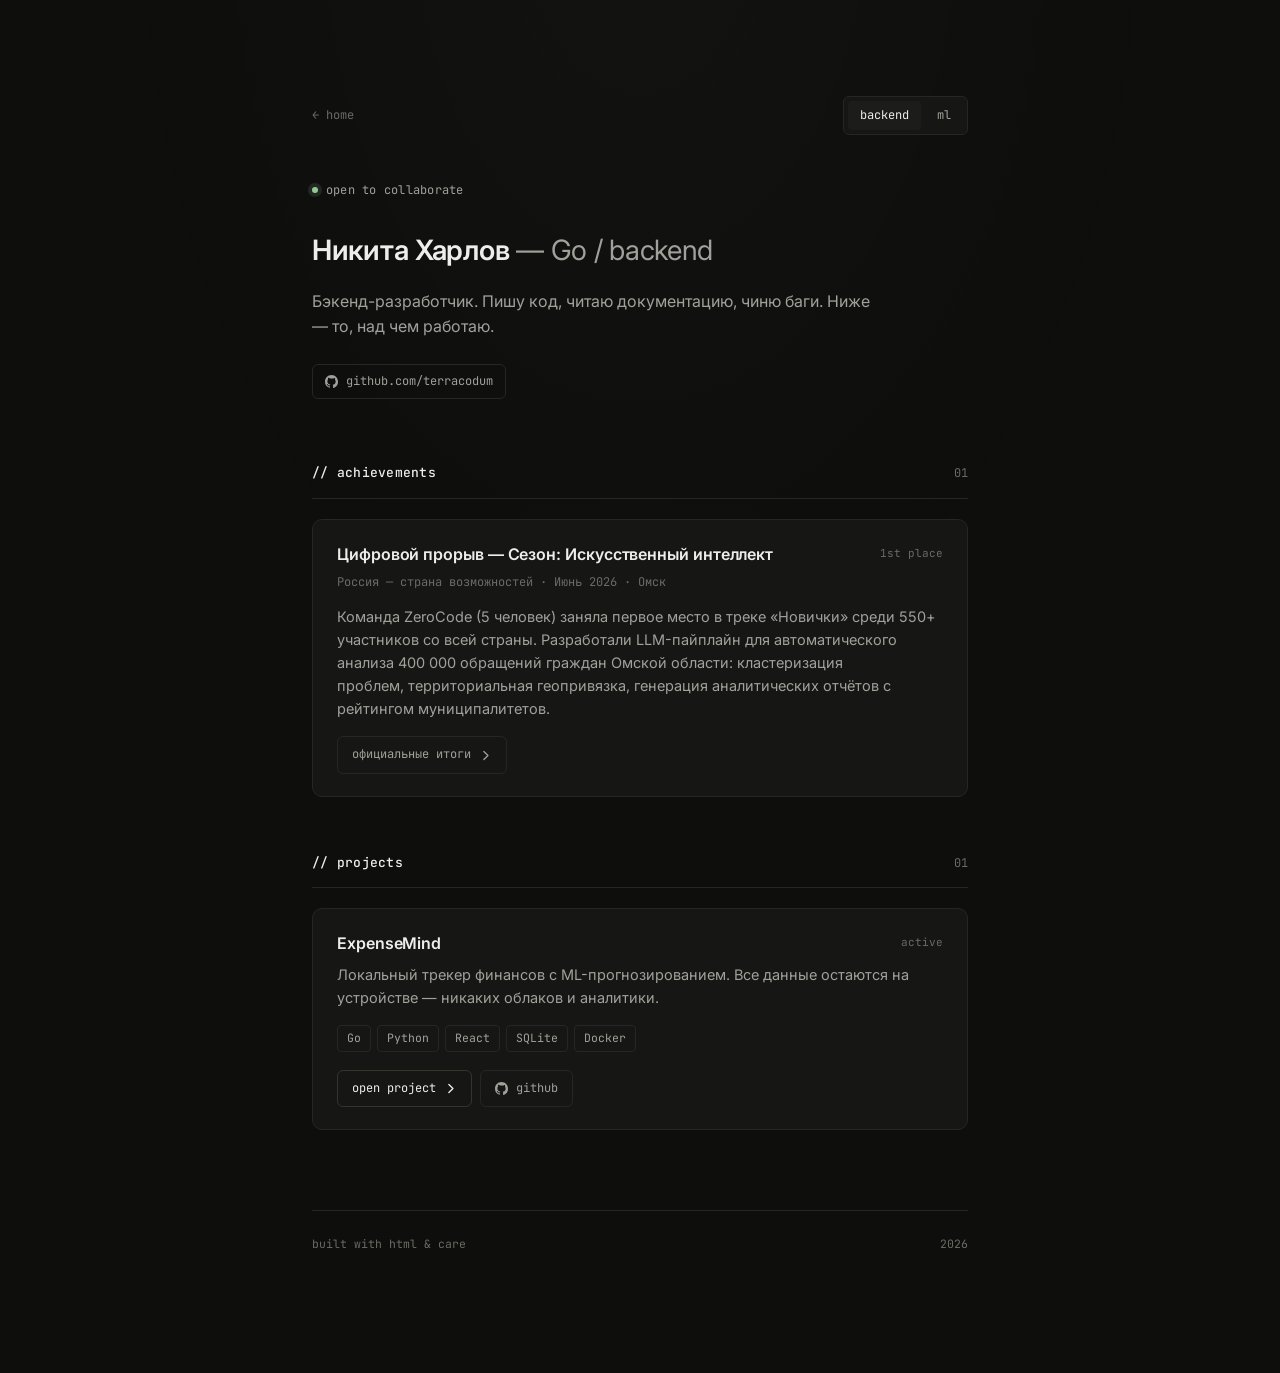
==== backend.html @ a4fe5819 "feat: add hub with backend/ml portfolios, achievements and zeroproblems project" ====
<!doctype html>
<html lang="ru">
<head>
<meta charset="utf-8" />
<meta name="viewport" content="width=device-width, initial-scale=1" />
<title>Никита Харлов — Go / backend</title>
<link rel="icon" href="favicon.svg" type="image/svg+xml" />
<link rel="stylesheet" href="shared.css" />
<link rel="stylesheet" href="style.css" />
</head>
<body>
  <div class="wrap">
    <nav class="port-switch">
      <a class="port-home" href="index.html">← home</a>
      <span class="port-tabs">
        <a class="tab is-active" href="backend.html">backend</a>
        <a class="tab" href="ml.html">ml</a>
      </span>
    </nav>

    <header>
      <div class="signal">
        <span class="dot" aria-hidden="true"></span>
        <span>open to collaborate</span>
      </div>

      <h1>Никита Харлов <span class="handle">— Go / backend</span></h1>

      <p class="bio">
        Бэкенд-разработчик. Пишу код, читаю документацию, чиню баги.
        Ниже — то, над чем работаю.
      </p>

      <div class="links">
        <a class="link" href="https://github.com/terracodum" target="_blank" rel="noopener">
          <svg viewBox="0 0 16 16" fill="currentColor" aria-hidden="true"><path d="M8 0C3.58 0 0 3.58 0 8a8 8 0 005.47 7.59c.4.07.55-.17.55-.38v-1.34c-2.23.49-2.7-1.07-2.7-1.07-.36-.92-.89-1.17-.89-1.17-.73-.5.05-.49.05-.49.81.06 1.23.83 1.23.83.72 1.23 1.88.88 2.34.67.07-.52.28-.87.51-1.07-1.78-.2-3.64-.89-3.64-3.95 0-.87.31-1.59.82-2.15-.08-.2-.36-1.01.08-2.12 0 0 .67-.21 2.2.82A7.65 7.65 0 018 4.32c.68 0 1.36.09 2 .27 1.53-1.04 2.2-.82 2.2-.82.44 1.11.16 1.92.08 2.12.51.56.82 1.27.82 2.15 0 3.07-1.87 3.75-3.65 3.95.29.25.54.73.54 1.48v2.2c0 .21.15.46.55.38A8 8 0 0016 8c0-4.42-3.58-8-8-8z"/></svg>
          github.com/terracodum
        </a>
      </div>
    </header>

    <section id="achievements-section">
      <div class="section-head">
        <h2>// achievements</h2>
        <span class="count" id="achievement-count"></span>
      </div>

      <div class="achievements" id="achievements"></div>
    </section>

    <section class="section-stack" id="projects-section">
      <div class="section-head">
        <h2>// projects</h2>
        <span class="count" id="project-count"></span>
      </div>

      <div class="projects" id="projects"></div>
    </section>

    <footer>
      <span>built with html &amp; care</span>
      <span id="year"></span>
    </footer>
  </div>

<script src="portfolio.js"></script>
<script src="achievements.js"></script>
<script src="backend.js"></script>
</body>
</html>
---- shared.css ----
@import url("https://fonts.googleapis.com/css2?family=Inter:wght@400;500;600&family=JetBrains+Mono:wght@400;500&display=swap");

:root {
  --bg: #0e0e0d;
  --bg-elev: #161614;
  --bg-deep: #0a0a09;
  --bg-hover: #1c1c1a;
  --border: #262623;
  --border-strong: #34342f;
  --text: #ededea;
  --text-dim: #a1a09a;
  --text-faint: #6b6a64;
  --accent: oklch(0.78 0.09 145);
  --accent-dim: oklch(0.78 0.09 145 / 0.14);
  --radius: 10px;
  --radius-sm: 6px;
  --maxw: 720px;
}

* { box-sizing: border-box; }
html, body { margin: 0; padding: 0; }
body {
  background: var(--bg);
  color: var(--text);
  font-family: "Inter", system-ui, -apple-system, sans-serif;
  font-size: 16px;
  line-height: 1.6;
  -webkit-font-smoothing: antialiased;
  -moz-osx-font-smoothing: grayscale;
  min-height: 100vh;
}

body::before {
  content: "";
  position: fixed;
  inset: 0;
  pointer-events: none;
  background: radial-gradient(ellipse at 50% -10%, rgba(255,255,255,0.025), transparent 60%);
  z-index: 0;
}

.wrap {
  max-width: var(--maxw);
  margin: 0 auto;
  position: relative;
  z-index: 1;
}

.btn {
  display: inline-flex;
  align-items: center;
  gap: 8px;
  padding: 8px 14px;
  border-radius: var(--radius-sm);
  font-family: "JetBrains Mono", ui-monospace, monospace;
  font-size: 12px;
  text-decoration: none;
  border: 1px solid var(--border-strong);
  color: var(--text);
  background: transparent;
  transition: background 120ms ease, border-color 120ms ease;
}
.btn:hover {
  background: var(--bg-elev);
  border-color: var(--accent);
}
.btn svg { width: 13px; height: 13px; }

.chip {
  display: inline-block;
  padding: 4px 9px;
  background: transparent;
  border: 1px solid var(--border);
  border-radius: 4px;
  font-family: "JetBrains Mono", ui-monospace, monospace;
  font-size: 11.5px;
  color: var(--text-dim);
  line-height: 1.4;
}

.shot { cursor: zoom-in; overflow: hidden; }
.shot img { width: 100%; height: 100%; object-fit: cover; border-radius: inherit; transition: transform 200ms ease; }
.shot:hover img { transform: scale(1.04); }

.lightbox {
  display: none;
  position: fixed;
  inset: 0;
  background: rgba(0, 0, 0, 0.88);
  z-index: 100;
  align-items: center;
  justify-content: center;
  cursor: zoom-out;
}
.lightbox.open { display: flex; }
.lightbox img {
  max-width: 90vw;
  max-height: 90vh;
  object-fit: contain;
  border-radius: var(--radius);
  box-shadow: 0 0 0 1px var(--border);
}

@media (prefers-reduced-motion: reduce) {
  * { transition: none !important; }
}
---- style.css ----
.wrap { padding: 96px 32px 120px; }

.port-switch {
  display: flex;
  align-items: center;
  justify-content: space-between;
  gap: 12px;
  margin-bottom: 40px;
  font-family: "JetBrains Mono", ui-monospace, monospace;
  font-size: 12px;
}
.port-home {
  color: var(--text-faint);
  text-decoration: none;
  transition: color 120ms ease;
}
.port-home:hover { color: var(--text); }
.port-tabs {
  display: inline-flex;
  gap: 4px;
  padding: 4px;
  border: 1px solid var(--border);
  border-radius: var(--radius-sm);
  background: var(--bg-elev);
}
.tab {
  padding: 5px 12px;
  border-radius: 4px;
  color: var(--text-dim);
  text-decoration: none;
  transition: color 120ms ease, background 120ms ease;
}
.tab:hover { color: var(--text); }
.tab.is-active {
  color: var(--text);
  background: var(--bg-hover);
}

header { margin-bottom: 64px; }

.signal {
  display: inline-flex;
  align-items: center;
  gap: 8px;
  font-family: "JetBrains Mono", ui-monospace, monospace;
  font-size: 12px;
  color: var(--text-dim);
  margin-bottom: 28px;
  letter-spacing: 0.02em;
}
.dot {
  width: 6px;
  height: 6px;
  border-radius: 50%;
  background: var(--accent);
  box-shadow: 0 0 0 4px var(--accent-dim);
  animation: pulse 2.4s ease-in-out infinite;
}
@keyframes pulse {
  0%, 100% { opacity: 1; }
  50%       { opacity: 0.45; }
}

h1 {
  font-size: 28px;
  font-weight: 600;
  margin: 0 0 16px;
  letter-spacing: -0.01em;
}
h1 .handle {
  color: var(--text-dim);
  font-weight: 400;
}

.bio {
  color: var(--text-dim);
  max-width: 56ch;
  margin: 0 0 24px;
  text-wrap: pretty;
}
.bio strong { color: var(--text); font-weight: 500; }

.links {
  display: flex;
  flex-wrap: wrap;
  gap: 8px;
}
.link {
  display: inline-flex;
  align-items: center;
  gap: 8px;
  padding: 7px 12px;
  border: 1px solid var(--border);
  border-radius: var(--radius-sm);
  color: var(--text-dim);
  text-decoration: none;
  font-family: "JetBrains Mono", ui-monospace, monospace;
  font-size: 12px;
  transition: border-color 120ms ease, color 120ms ease, background 120ms ease;
}
.link:hover {
  color: var(--text);
  border-color: var(--border-strong);
  background: var(--bg-elev);
}
.link svg { width: 13px; height: 13px; }

.section-head {
  display: flex;
  align-items: baseline;
  justify-content: space-between;
  margin: 0 0 20px;
  padding-bottom: 14px;
  border-bottom: 1px solid var(--border);
}
.section-head h2 {
  font-size: 13px;
  font-weight: 500;
  color: var(--text);
  margin: 0;
  font-family: "JetBrains Mono", ui-monospace, monospace;
  letter-spacing: 0.02em;
}
.section-head .count {
  font-family: "JetBrains Mono", ui-monospace, monospace;
  font-size: 12px;
  color: var(--text-faint);
}

.projects {
  display: flex;
  flex-direction: column;
  gap: 14px;
}

.section-stack { margin-top: 56px; }

.achievements {
  display: flex;
  flex-direction: column;
  gap: 14px;
}

.achievement-meta {
  font-family: "JetBrains Mono", ui-monospace, monospace;
  font-size: 12px;
  color: var(--text-faint);
  margin: 0 0 12px;
}

.hub {
  display: grid;
  grid-template-columns: 1fr 1fr;
  gap: 14px;
}
.hub-card {
  display: block;
  padding: 24px;
  background: var(--bg-elev);
  border: 1px solid var(--border);
  border-radius: var(--radius);
  text-decoration: none;
  color: inherit;
  transition: border-color 160ms ease, background 160ms ease;
}
.hub-card:hover {
  border-color: var(--border-strong);
  background: var(--bg-hover);
}
.hub-head {
  display: flex;
  align-items: center;
  justify-content: space-between;
  margin-bottom: 8px;
}
.hub-title {
  font-size: 17px;
  font-weight: 600;
  margin: 0;
  letter-spacing: -0.005em;
}
.hub-arrow {
  width: 16px;
  height: 16px;
  color: var(--text-faint);
  transition: transform 160ms ease, color 160ms ease;
}
.hub-card:hover .hub-arrow {
  color: var(--accent);
  transform: translateX(3px);
}
.hub-desc {
  color: var(--text-dim);
  font-size: 14px;
  margin: 0 0 16px;
  text-wrap: pretty;
}

@media (max-width: 600px) {
  .hub { grid-template-columns: 1fr; }
}

.project {
  position: relative;
  display: block;
  padding: 22px 24px;
  background: var(--bg-elev);
  border: 1px solid var(--border);
  border-radius: var(--radius);
  transition: border-color 160ms ease, background 160ms ease, transform 160ms ease;
}
.project:hover {
  border-color: var(--border-strong);
  background: var(--bg-hover);
}

.project-head {
  display: flex;
  align-items: flex-start;
  justify-content: space-between;
  gap: 16px;
  margin-bottom: 6px;
}
.project-title {
  font-size: 16px;
  font-weight: 600;
  margin: 0;
  letter-spacing: -0.005em;
}
.project-status {
  font-family: "JetBrains Mono", ui-monospace, monospace;
  font-size: 11px;
  color: var(--text-faint);
  white-space: nowrap;
  padding-top: 3px;
}

.project-desc {
  color: var(--text-dim);
  font-size: 14.5px;
  margin: 0 0 16px;
  text-wrap: pretty;
}

.stack {
  display: flex;
  flex-wrap: wrap;
  gap: 6px;
  margin-bottom: 18px;
}

.project-actions {
  display: flex;
  gap: 8px;
  flex-wrap: wrap;
}
.btn-subtle {
  border-color: var(--border);
  color: var(--text-dim);
}
.btn-subtle:hover {
  color: var(--text);
  border-color: var(--border-strong);
  background: var(--bg);
}

footer {
  margin-top: 80px;
  padding-top: 24px;
  border-top: 1px solid var(--border);
  color: var(--text-faint);
  font-family: "JetBrains Mono", ui-monospace, monospace;
  font-size: 11.5px;
  display: flex;
  justify-content: space-between;
  flex-wrap: wrap;
  gap: 12px;
}

@media (max-width: 600px) {
  .wrap { padding: 64px 20px 80px; }
  h1 { font-size: 24px; }
  .project { padding: 20px; }
  .project-head { flex-direction: column; gap: 4px; }
  .project-status { padding-top: 0; }
  header { margin-bottom: 48px; }
}

@media (prefers-reduced-motion: reduce) {
  .dot { animation: none; }
}
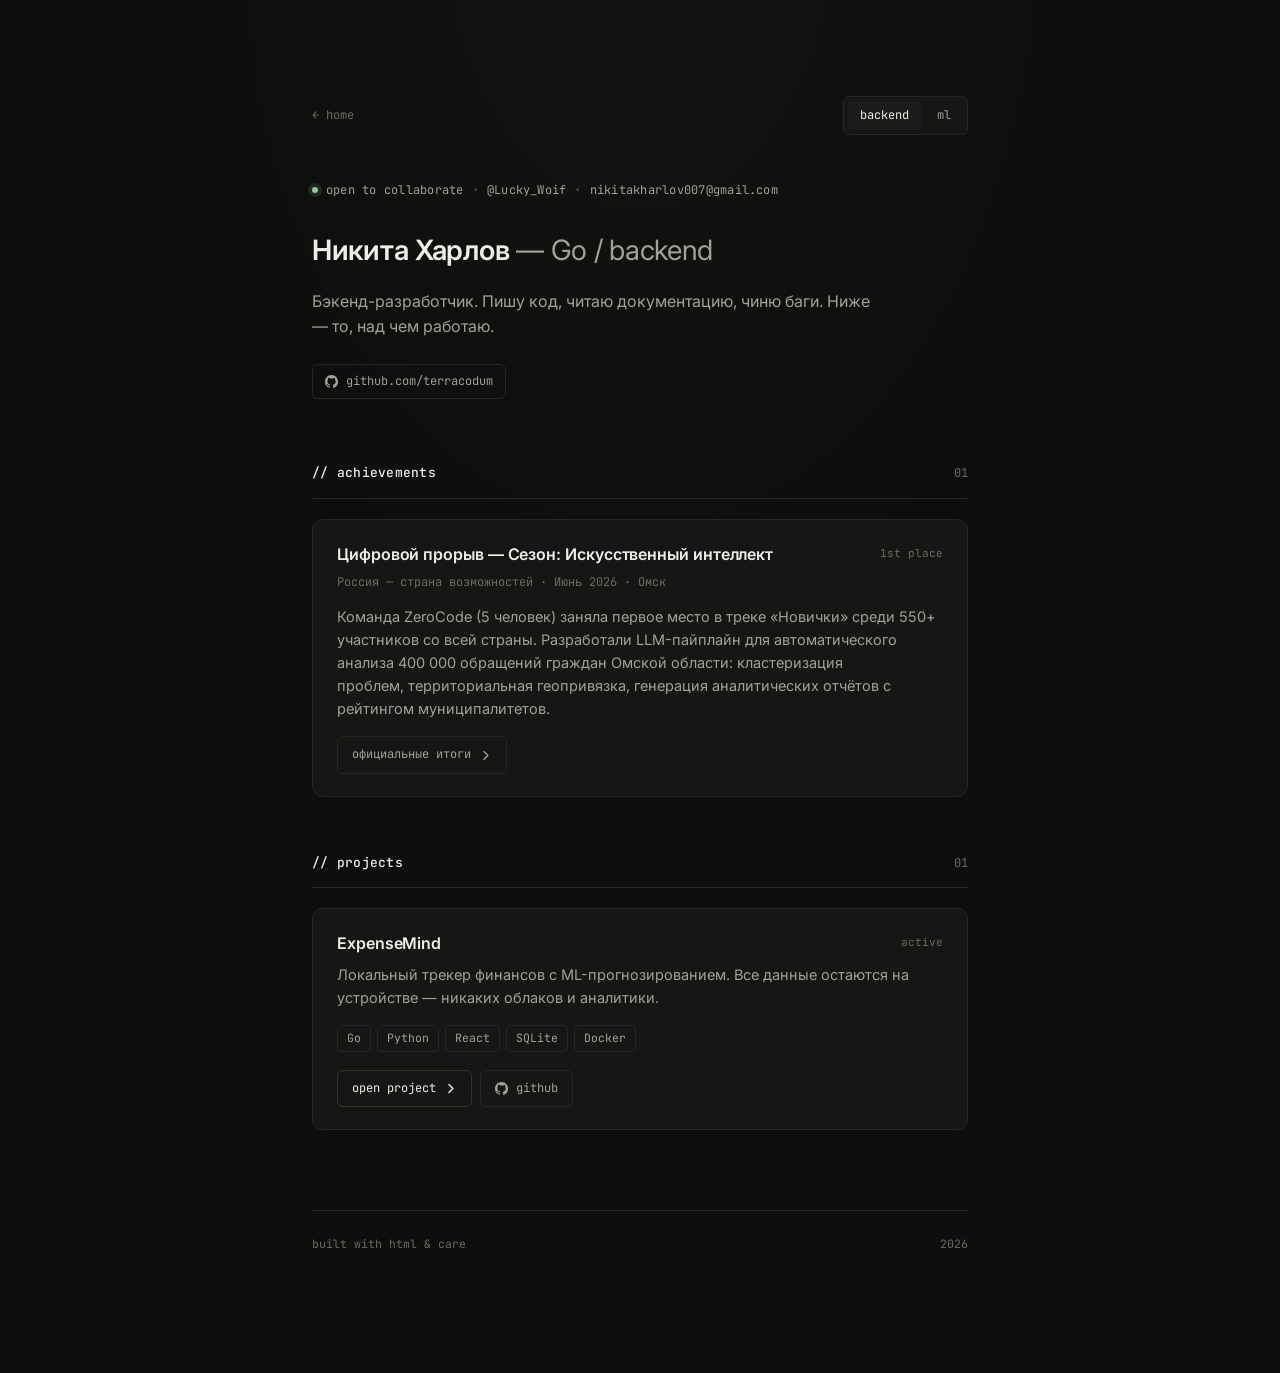
==== commit 20f6fc61: "feat(header): add telegram and email contacts to signal bar" ====
--- a/backend.html
+++ b/backend.html
@@ -22,6 +22,10 @@
       <div class="signal">
         <span class="dot" aria-hidden="true"></span>
         <span>open to collaborate</span>
+        <span class="signal-sep">•</span>
+        <a class="signal-link" href="https://t.me/Lucky_Woif" target="_blank" rel="noopener">@Lucky_Woif</a>
+        <span class="signal-sep">•</span>
+        <span>nikitakharlov007@gmail.com</span>
       </div>
 
       <h1>Никита Харлов <span class="handle">— Go / backend</span></h1>
--- a/style.css
+++ b/style.css
@@ -60,6 +60,13 @@
   0%, 100% { opacity: 1; }
   50%       { opacity: 0.45; }
 }
+.signal-sep { opacity: 0.35; }
+.signal-link {
+  color: var(--text-dim);
+  text-decoration: none;
+  transition: color 0.15s;
+}
+.signal-link:hover { color: var(--text); }
 
 h1 {
   font-size: 28px;
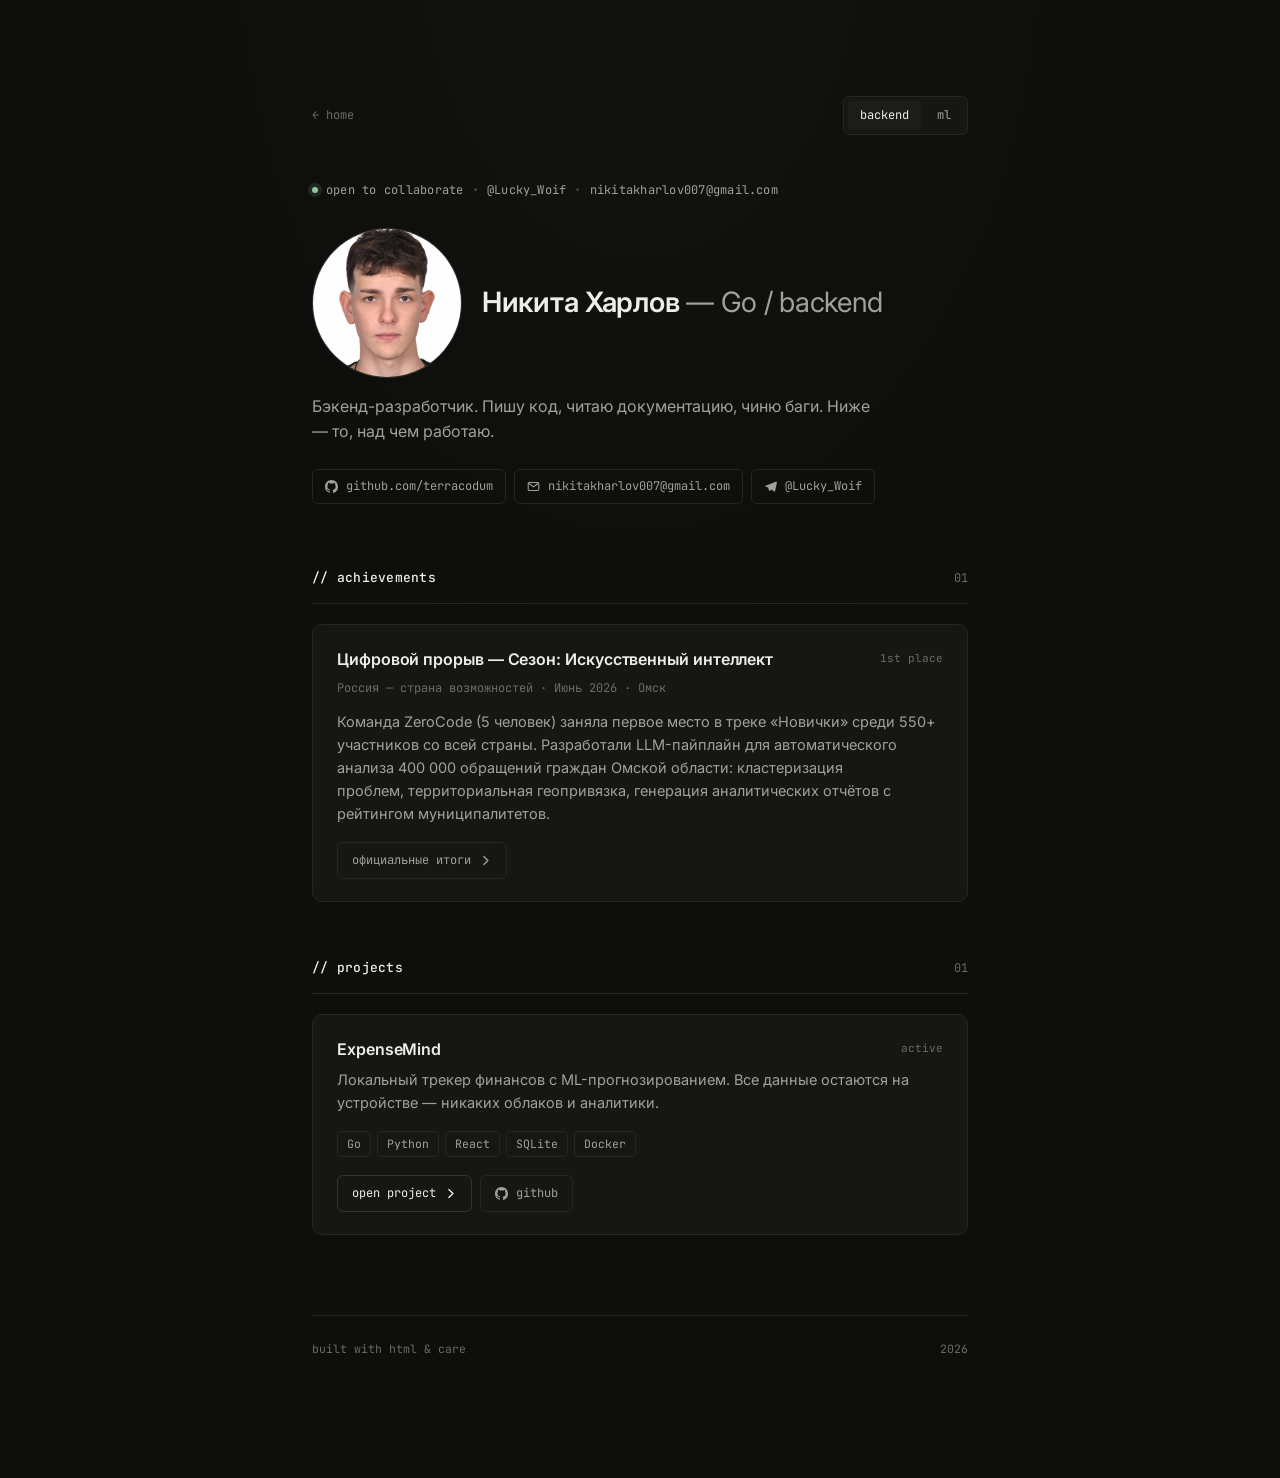
==== commit 4389de4e: "feat(portfolio): единый источник данных, аватар и контакты в шапках - data.js: PROFILE (+contacts), " ====
--- a/backend.html
+++ b/backend.html
@@ -28,19 +28,17 @@
         <span>nikitakharlov007@gmail.com</span>
       </div>
 
-      <h1>Никита Харлов <span class="handle">— Go / backend</span></h1>
+      <div class="identity">
+        <img class="avatar" src="img/avatar.jpg" alt="Никита Харлов" />
+        <h1>Никита Харлов <span class="handle">— Go / backend</span></h1>
+      </div>
 
       <p class="bio">
         Бэкенд-разработчик. Пишу код, читаю документацию, чиню баги.
         Ниже — то, над чем работаю.
       </p>
 
-      <div class="links">
-        <a class="link" href="https://github.com/terracodum" target="_blank" rel="noopener">
-          <svg viewBox="0 0 16 16" fill="currentColor" aria-hidden="true"><path d="M8 0C3.58 0 0 3.58 0 8a8 8 0 005.47 7.59c.4.07.55-.17.55-.38v-1.34c-2.23.49-2.7-1.07-2.7-1.07-.36-.92-.89-1.17-.89-1.17-.73-.5.05-.49.05-.49.81.06 1.23.83 1.23.83.72 1.23 1.88.88 2.34.67.07-.52.28-.87.51-1.07-1.78-.2-3.64-.89-3.64-3.95 0-.87.31-1.59.82-2.15-.08-.2-.36-1.01.08-2.12 0 0 .67-.21 2.2.82A7.65 7.65 0 018 4.32c.68 0 1.36.09 2 .27 1.53-1.04 2.2-.82 2.2-.82.44 1.11.16 1.92.08 2.12.51.56.82 1.27.82 2.15 0 3.07-1.87 3.75-3.65 3.95.29.25.54.73.54 1.48v2.2c0 .21.15.46.55.38A8 8 0 0016 8c0-4.42-3.58-8-8-8z"/></svg>
-          github.com/terracodum
-        </a>
-      </div>
+      <div class="links" data-contacts></div>
     </header>
 
     <section id="achievements-section">
@@ -67,8 +65,8 @@
     </footer>
   </div>
 
+<script src="data.js"></script>
 <script src="portfolio.js"></script>
-<script src="achievements.js"></script>
 <script src="backend.js"></script>
 </body>
 </html>
--- a/style.css
+++ b/style.css
@@ -68,12 +68,29 @@
 }
 .signal-link:hover { color: var(--text); }
 
+.identity {
+  display: flex;
+  align-items: center;
+  gap: 20px;
+  margin: 0 0 16px;
+}
+.avatar {
+  width: 150px;
+  height: 150px;
+  flex-shrink: 0;
+  border-radius: 50%;
+  object-fit: cover;
+  border: 1px solid var(--border-strong);
+  background: var(--bg-elev);
+}
+
 h1 {
   font-size: 28px;
   font-weight: 600;
   margin: 0 0 16px;
   letter-spacing: -0.01em;
 }
+.identity h1 { margin: 0; }
 h1 .handle {
   color: var(--text-dim);
   font-weight: 400;
@@ -291,6 +308,7 @@
   .project-head { flex-direction: column; gap: 4px; }
   .project-status { padding-top: 0; }
   header { margin-bottom: 48px; }
+  .avatar { width: 110px; height: 110px; }
 }
 
 @media (prefers-reduced-motion: reduce) {
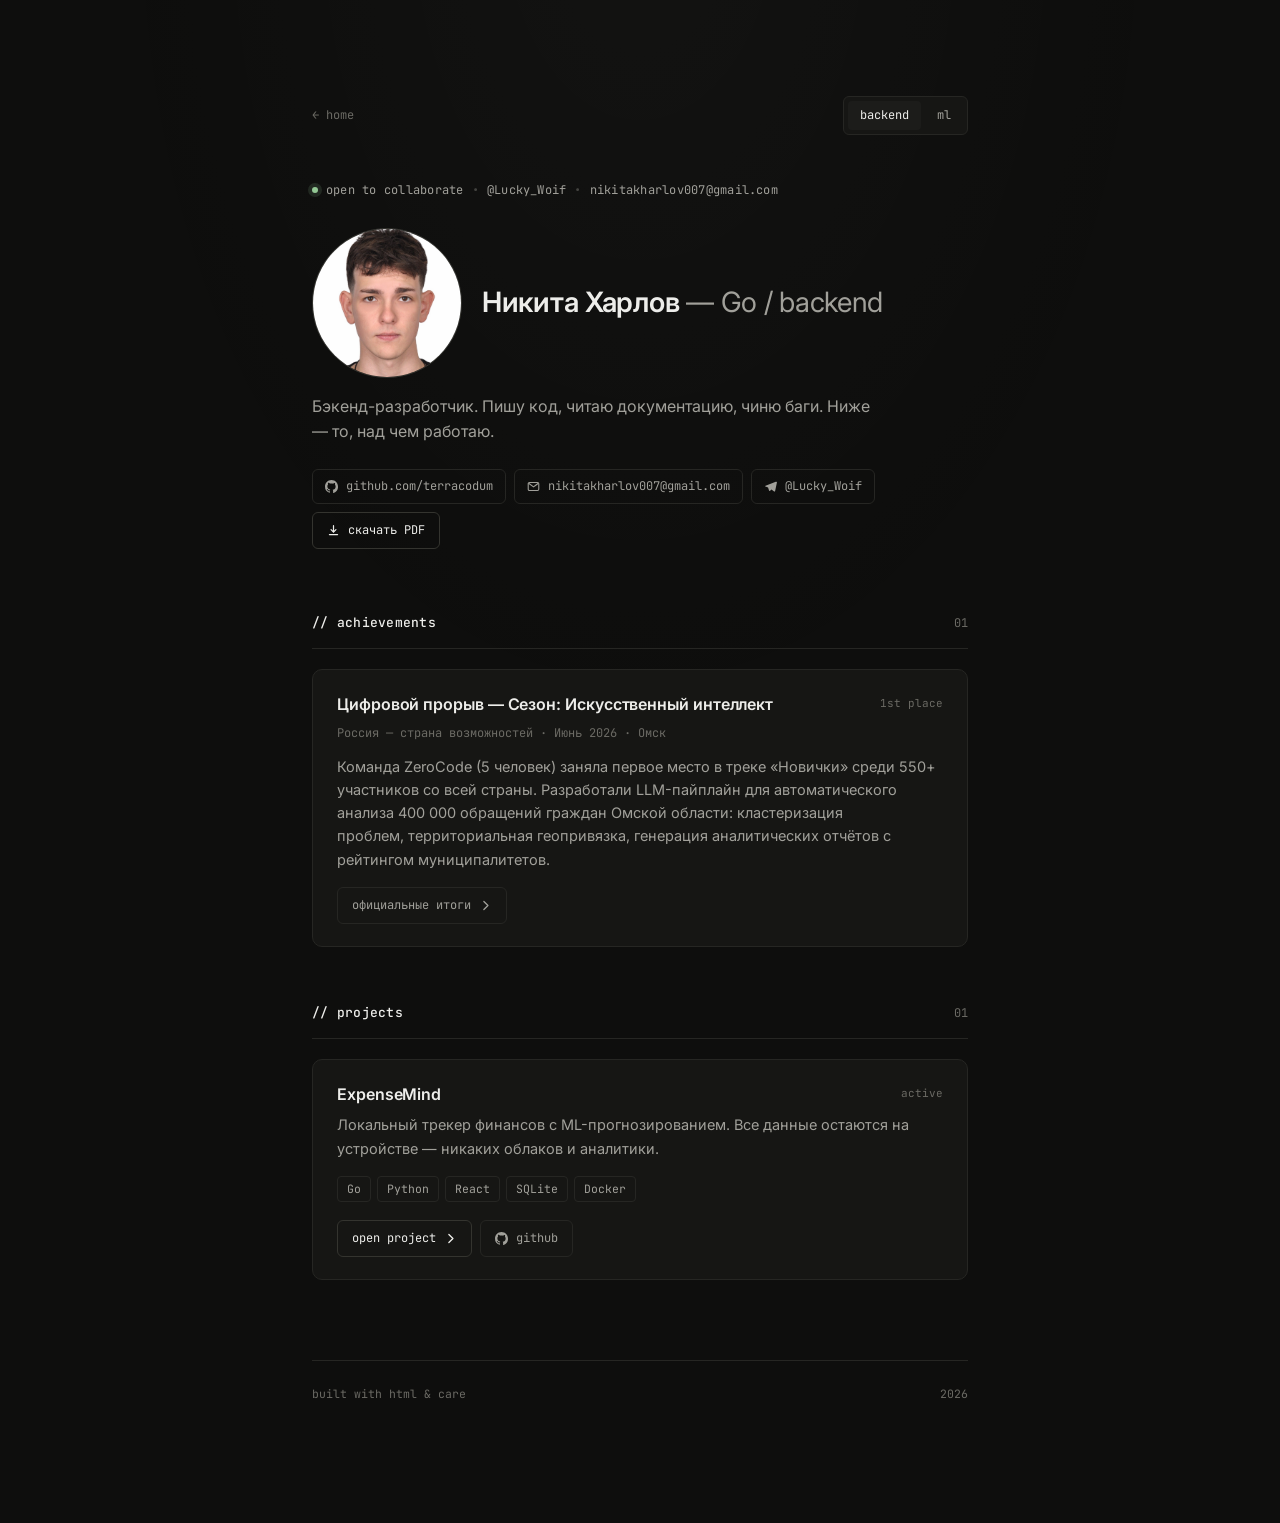
==== commit ae1cf6a6: "feat(pdf): экспорт портфолио в PDF со страницами проектов - portfolio-pdf.js: сборка резюме в стиле " ====
--- a/backend.html
+++ b/backend.html
@@ -7,6 +7,7 @@
 <link rel="icon" href="favicon.svg" type="image/svg+xml" />
 <link rel="stylesheet" href="shared.css" />
 <link rel="stylesheet" href="style.css" />
+<link rel="stylesheet" href="print.css" />
 </head>
 <body>
   <div class="wrap">
@@ -38,7 +39,12 @@
         Ниже — то, над чем работаю.
       </p>
 
-      <div class="links" data-contacts></div>
+      <div class="links" data-contacts>
+        <button type="button" class="btn pdf-btn" data-pdf="backend">
+          <svg viewBox="0 0 16 16" fill="none" stroke="currentColor" stroke-width="1.5" stroke-linecap="round" stroke-linejoin="round" aria-hidden="true"><path d="M8 2v8m0 0L5 7m3 3l3-3M3 13h10"/></svg>
+          <span>скачать PDF</span>
+        </button>
+      </div>
     </header>
 
     <section id="achievements-section">
@@ -67,6 +73,7 @@
 
 <script src="data.js"></script>
 <script src="portfolio.js"></script>
+<script src="portfolio-pdf.js"></script>
 <script src="backend.js"></script>
 </body>
 </html>
--- a/style.css
+++ b/style.css
@@ -128,6 +128,28 @@
   background: var(--bg-elev);
 }
 .link svg { width: 13px; height: 13px; }
+
+.pdf-btn {
+  cursor: pointer;
+  font: inherit;
+  font-family: "JetBrains Mono", ui-monospace, monospace;
+  font-size: 12px;
+}
+
+.pdf-export { margin-top: 20px; }
+.pdf-export-label {
+  display: block;
+  font-family: "JetBrains Mono", ui-monospace, monospace;
+  font-size: 12px;
+  color: var(--text-faint);
+  margin-bottom: 10px;
+  letter-spacing: 0.02em;
+}
+.pdf-buttons {
+  display: flex;
+  flex-wrap: wrap;
+  gap: 8px;
+}
 
 .section-head {
   display: flex;
--- a/print.css
+++ b/print.css
@@ -0,0 +1,101 @@
+/* PDF / печать.
+   #print-doc собирается теми же классами, что и сайт (portfolio-pdf.js),
+   поэтому основной вид приходит из style.css. Здесь только:
+   показать документ при печати, скрыть остальной сайт,
+   сохранить тёмный фон и заставить браузер печатать цвета/фоны. */
+
+#print-doc { display: none; }
+
+@media print {
+  /* прячем весь экранный сайт, оставляем только собранный документ */
+  body > *:not(#print-doc) { display: none !important; }
+  body::before { display: none !important; }
+
+  html, body {
+    background: var(--bg) !important;
+    color: var(--text) !important;
+    -webkit-print-color-adjust: exact !important;
+    print-color-adjust: exact !important;
+  }
+
+  /* Тёмная подложка на КАЖДОМ листе: position:fixed печатается на всех страницах,
+     inset: -20mm растягивает её за поля @page → тёмный фон до физического края,
+     а @page margin ниже даёт одинаковый отступ (gap) на каждой странице. */
+  #print-doc::before {
+    content: "";
+    position: fixed;
+    inset: -20mm;
+    background: var(--bg) !important;
+    z-index: -1;
+    -webkit-print-color-adjust: exact !important;
+    print-color-adjust: exact !important;
+  }
+
+  /* заставляем печатать тёмные фоны, бордеры и акценты как на экране */
+  #print-doc,
+  #print-doc * {
+    -webkit-print-color-adjust: exact !important;
+    print-color-adjust: exact !important;
+    transition: none !important;
+  }
+
+  /* поля дают одинаковый gap на каждой странице; тёмными их делает подложка выше */
+  @page { margin: 14mm; }
+
+  #print-doc {
+    display: block !important;
+    max-width: 100%;
+    color: var(--text);
+  }
+
+  /* пульсация точки не нужна на статичной странице */
+  #print-doc .dot { animation: none !important; opacity: 1 !important; }
+
+  /* не рвать карточки (секции пусть текут — иначе высокие секции рубятся криво) */
+  #print-doc .project,
+  #print-doc .achievement { break-inside: avoid; page-break-inside: avoid; }
+
+  /* не отрывать заголовок секции от следующего за ним контента */
+  #print-doc .section-head,
+  #print-doc .pdf-proj .label { break-after: avoid; page-break-after: avoid; }
+
+  #print-doc header { margin-bottom: 36px; }
+  #print-doc .section-stack { margin-top: 40px; }
+
+  /* убрать hover-подсветку/сдвиги, если вдруг сработают */
+  #print-doc .project:hover,
+  #print-doc .link:hover,
+  #print-doc .btn:hover {
+    background: var(--bg-elev);
+    border-color: var(--border);
+  }
+
+  /* ——— полные страницы проектов ——— */
+  #print-doc .pdf-proj { break-before: page; }
+
+  /* скриншоты в PDF — целиком, а не обрезанные (на сайте .shot — cover-плитка) */
+  #print-doc .pdf-proj .shot {
+    aspect-ratio: auto !important;
+    height: auto !important;
+    display: block !important;
+    padding: 0 !important;
+    border: none !important;
+    background: none !important;
+  }
+  #print-doc .pdf-proj .shot img {
+    width: 100% !important;
+    height: auto !important;
+    object-fit: contain !important;
+    border: 1px solid var(--border);
+    border-radius: var(--radius-sm);
+  }
+
+  /* не рвать смысловые блоки проекта между страницами */
+  #print-doc .pdf-proj .shot,
+  #print-doc .pdf-proj .features li,
+  #print-doc .pdf-proj .stack-group,
+  #print-doc .pdf-proj .diagram,
+  #print-doc .pdf-proj .api,
+  #print-doc .pdf-proj .code,
+  #print-doc .pdf-proj table { break-inside: avoid; }
+}
